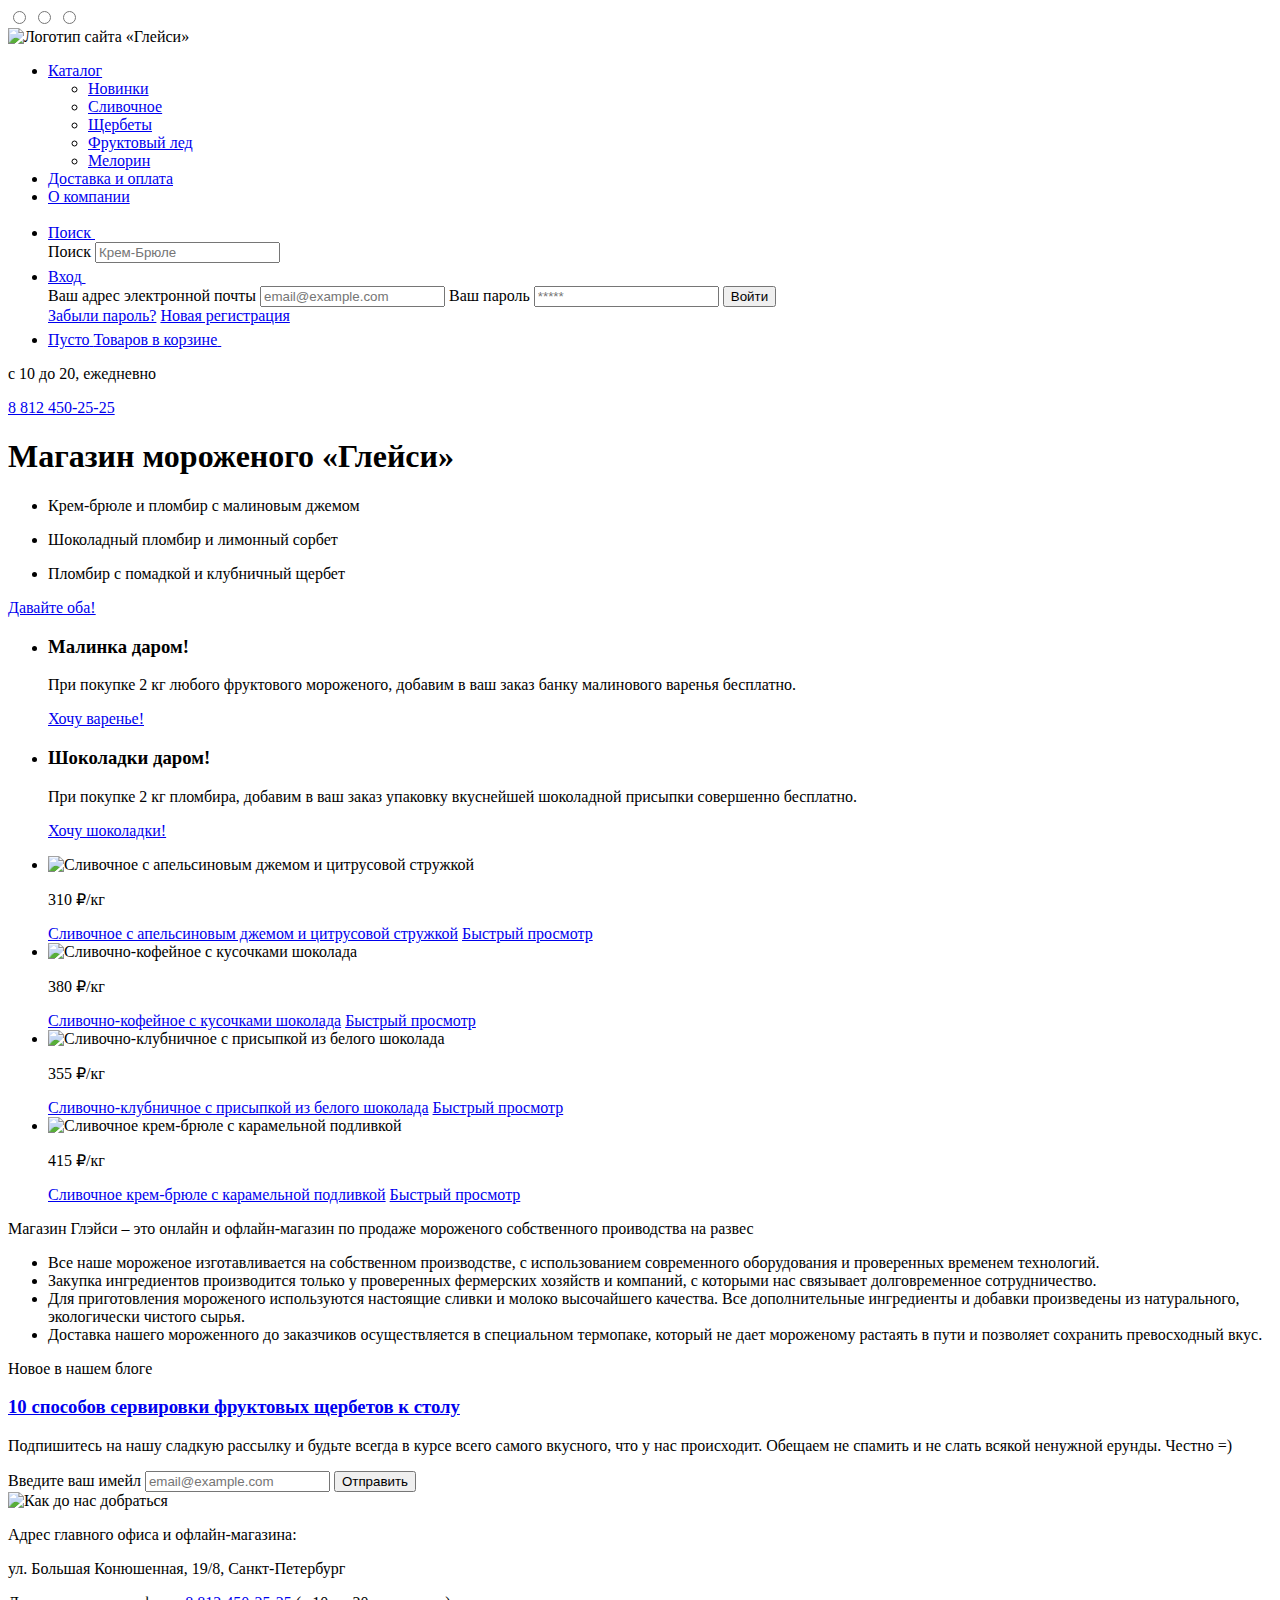
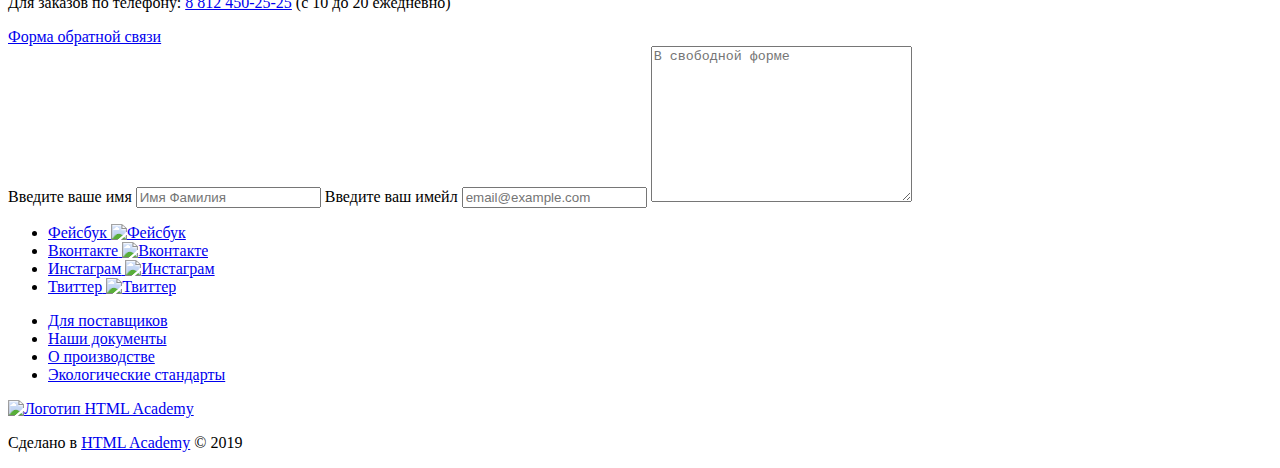
==== index.html @ 95f30417 "Добавляет разметку" ====
<!DOCTYPE html>
<html lang="ru">
<head>
    <meta charset="UTF-8">
    <meta name="viewport" content="width=device-width, initial-scale=1.0">
    <title>HTML Academy: Глейси</title>
    <link rel="stylesheet" href="css/style.css">
    <link rel="stylesheet" href="css/normalize.css">
</head>
<body>
  <div class="page-wrapper">
    <!-- Слайдер -->
    <input class="visually-hidden" type="radio" id="product-1" name="slider-toggle">
    <input class="visually-hidden" type="radio" id="product-2" name="slider-toggle">
    <input class="visually-hidden" type="radio" id="product-3" name="slider-toggle">

    <header class="main-header">
      <div>
        <img src="" alt="Логотип сайта «Глейси»">
      </div>
      <nav>

        <ul class="site-nav">
          <li>
            <a href="#">Каталог</a>
            <ul>
              <li><a href="#">Новинки</a></li>
              <li><a href="catalog.html">Сливочное</a></li>
              <li><a href="#">Щербеты</a></li>
              <li><a href="#">Фруктовый лед</a></li>
              <li><a href="#">Мелорин</a></li>
            </ul>
          </li>
          <li><a href="#">Доставка и оплата</a></li>
          <li><a href="#">О компании</a></li>
        </ul>

        <ul class="user-nav">

          <!-- Поиск -->
            <li class="search">
              <a href="#">
                <span class="visually-hidden">Поиск</span>
                <svg width="16" height="16" viewBox="0 0 16 16" fill="#fff" xmlns="http://www.w3.org/2000/svg">
                  <path d="M16 14.6652L11.0785 9.73294C11.9827 8.48188 12.3826 6.93501 12.1984 5.40134C12.0141 3.86767 11.2594 2.4601 10.0848 1.45982C8.91022 0.45954 7.40233 -0.0598191 5.86234 0.00548954C4.32234 0.0707982 2.86363 0.715967 1.77757 1.81212C0.691516 2.90827 0.0580813 4.3747 0.0038002 5.91849C-0.050481 7.46228 0.478388 8.96976 1.48476 10.1398C2.49113 11.3098 3.90092 12.0563 5.43251 12.2301C6.96409 12.4039 8.50472 11.9922 9.74663 11.0772L14.6586 16L16 14.6652ZM6.08152 10.3767C5.24079 10.3767 4.41895 10.1268 3.71991 9.65874C3.02087 9.19063 2.47604 8.5253 2.15431 7.74687C1.83258 6.96844 1.7484 6.11188 1.91241 5.28551C2.07643 4.45913 2.48128 3.70006 3.07576 3.10427C3.67024 2.50849 4.42766 2.10276 5.25223 1.93838C6.0768 1.77401 6.93149 1.85837 7.70822 2.1808C8.48495 2.50324 9.14883 3.04927 9.61591 3.74983C10.083 4.4504 10.3323 5.27404 10.3323 6.11661C10.3298 7.24568 9.88115 8.3278 9.08451 9.12618C8.28788 9.92456 7.20813 10.3742 6.08152 10.3767Z" fill="000"/>
                </svg>
              </a>
              <form class="search__form site-form visually-hidden" action="https://echo.htmlacademy.ru" method="POST">
                <label class="visually-hidden" for="search">Поиск</label>
                <input class="search__iput" type="search" name="search" placeholder="Крем-Брюле">
              </form>
            </li>

          <!-- Вход -->
          <li class="login">
            <a href="#">
              <span>Вход</span>
              <svg width="20" height="19" viewBox="0 0 20 19" fill="none" xmlns="http://www.w3.org/2000/svg">
                <path d="M6.04 14.88L12.96 9.5L6.04 4.13V7.04H0V11.96H6.04V14.88Z" fill="000"/>
                <path d="M18 0H5C4.46957 0 3.96086 0.210714 3.58579 0.585786C3.21071 0.960859 3 1.46957 3 2V4H5V2H18V17H5V15H3V17C3 17.5304 3.21071 18.0391 3.58579 18.4142C3.96086 18.7893 4.46957 19 5 19H18C18.5304 19 19.0391 18.7893 19.4142 18.4142C19.7893 18.0391 20 17.5304 20 17V2C20 1.46957 19.7893 0.960859 19.4142 0.585786C19.0391 0.210714 18.5304 0 18 0Z" fill="000"/>
              </svg>
            </a>
            <form class="login__form site-form visually-hidden" action="https://echo.htmlacademy.ru" method="POST">
              <label class="visually-hidden" for="email">Ваш адрес электронной почты</label>
              <input class="login__input" type="email" name="email" placeholder="email@example.com">
              <label class="visually-hidden" for="email">Ваш пароль</label>
              <input class="login__input" type="password" name="password" placeholder="*****">
              <button class="login__submit" type="submit">Войти</button>
              <div>
                <a href="#">Забыли пароль?</a>
                <a href="#">Новая регистрация</a>
              </div>
            </form>
          </li>

          <!-- Корзина -->
          <li>
            <a href="#">
              <span>Пусто</span>
              <span class="visually-hidden">Товаров в корзине</span>
              <svg width="21" height="20" viewBox="0 0 21 20" fill="none" xmlns="http://www.w3.org/2000/svg">
                <path d="M5.70345 2L5.46161 0H0V2H3.66795L5.17946 15H19.2869L21 2H5.70345ZM17.5034 13H6.97313L5.96545 4H18.6924L17.5034 13Z" fill="000"/>
                <path d="M7.03359 20C8.14664 20 9.04894 19.1046 9.04894 18C9.04894 16.8954 8.14664 16 7.03359 16C5.92054 16 5.01823 16.8954 5.01823 18C5.01823 19.1046 5.92054 20 7.03359 20Z" fill="000"/>
                <path d="M16.1027 20C17.2157 20 18.118 19.1046 18.118 18C18.118 16.8954 17.2157 16 16.1027 16C14.9896 16 14.0873 16.8954 14.0873 18C14.0873 19.1046 14.9896 20 16.1027 20Z" fill="000"/>
              </svg>
            </a>
          </li>
        </ul>
      </nav>
      <div class="main-header__contacts">
          <p>с 10 до 20, ежедневно</p>
          <a href="tel:8 812 450-25-25">8 812 450-25-25</a>
      </div>
      </header>
      
      <main>
        <h1 class="visually-hidden">Магазин мороженого «Глейси»</h1>
        <section class="ad-intro">
          <ul class="ad-intro__list">
            <li class="ad-intro__item">
              <p>Крем-брюле и пломбир с малиновым джемом</p>
            </li>
            <li class="visually-hidden">
              <p>Шоколадный пломбир и лимонный сорбет</p>
            </li>
            <li class="visually-hidden">
              <p>Пломбир с помадкой и клубничный щербет</p>
            </li>
          </ul>
          <a class="ad-intro__button" href="#">Давайте оба!</a>
        </section>

        <section class="promotions">
          <ul class="promotions__list">
            <li class="promotinos__item">
              <h3>Малинка даром!</h3>
              <p>При покупке 2 кг любого фруктового мороженого, добавим в ваш заказ банку малинового варенья бесплатно.</p>
              <a href="#">Хочу варенье!</a>
            </li>
            <li class="promotinos__item">
              <h3>Шоколадки даром!</h3>
              <p>При покупке 2 кг пломбира, добавим в ваш заказ упаковку вкуснейшей шоколадной присыпки совершенно бесплатно.</p>
              <a href="#">Хочу шоколадки!</a>
            </li>
          </ul>
        </section>

        <section class="hits">
          <ul>
            <li class="hits__item">
              <img src="" alt="Сливочное с апельсиновым джемом и цитрусовой стружкой">
              <p class="hits__price">310 ₽/кг</p>
              <a class="hits__description" href="#">Сливочное с апельсиновым джемом и цитрусовой стружкой</a>              
              <a href="#" class="hits__view">Быстрый просмотр</a>
            </li>
            <li class="hits__item">
              <img src="" alt="Сливочно-кофейное с кусочками шоколада">
              <p class="hits__price">380 ₽/кг</p>
              <a class="hits__description" href="#">Сливочно-кофейное с кусочками шоколада</a>             
              <a href="#" class="hits__view">Быстрый просмотр</a>
            </li>
            <li class="hits__item">
              <img src="" alt="Сливочно-клубничное с присыпкой из белого шоколада">
              <p class="hits__price">355 ₽/кг</p>
              <a class="hits__description" href="#">Сливочно-клубничное с присыпкой из белого шоколада</a>
              <a href="#" class="hits__view">Быстрый просмотр</a>
            </li>
            <li class="hits__item">
              <img src="" alt="Сливочное крем-брюле с карамельной подливкой ">
              <p class="hits__price">415 ₽/кг</p>
              <a class="hits__description" href="#">Сливочное крем-брюле с карамельной подливкой</a>
              <a href="#" class="hits__view">Быстрый просмотр</a>
            </li>
          </ul>
        </section>

        <section class="advantages">
          <p class="advantages__intro">Магазин Глэйси – это онлайн и офлайн-магазин по продаже мороженого собственного проиводства на развес</p>
          <ul class="advantages__list">
            <li class="advantages__item">Все наше мороженое изготавливается на собственном производстве, с использованием современного оборудования и проверенных временем технологий.</li>
            <li class="advantages__item">Закупка ингредиентов производится только у проверенных фермерских хозяйств и компаний, с которыми нас связывает долговременное сотрудничество.</li>
            <li class="advantages__item">Для приготовления мороженого используются настоящие сливки и молоко высочайшего качества. Все дополнительные ингредиенты и добавки произведены из натурального, экологически чистого сырья.</li>
            <li class="advantages__item">Доставка нашего мороженного до заказчиков осуществляется в специальном термопаке, который не дает мороженому растаять в пути и позволяет сохранить превосходный вкус.</li>
          </ul>
        </section>

        <article class="gllasy-blog">
          <p class="gllasy-blog__section">Новое в нашем блоге</p>
          <h3><a href="#" class="gllasy-blog__article-name">10 способов сервировки фруктовых щербетов к столу</a></h3>
        </article>

        <section class="subscription">
          <p class="subscription__description">Подпишитесь на нашу сладкую рассылку и будьте всегда в курсе всего самого вкусного, что у нас происходит. Обещаем не спамить и не слать всякой ненужной ерунды. Честно =)</p>
          <form class="subscription__form site-form" action="https://echo.htmlacademy.ru/" method="POST">
            <label class="visually-hidden" for="email">Введите ваш имейл</label>
            <input class="subscription__email" id="email" type="email" placeholder="email@example.com">
            <button class="subscription__submit" type="submit">Отправить</button>
          </form>
        </section>

        <section class="map">
          <img src="" alt="Как до нас добраться">
        </section>

        <section class="contacts">
          <p>Адрес главного офиса и офлайн-магазина:</p>
          <p>ул. Большая Конюшенная, 19/8, Санкт-Петербург</p>
          <p>Для заказов по телефону:
            <a href="tel:8 812 450-25-25">8 812 450-25-25</a>
            <span>(с 10 до 20 ежедневно)</span>
          </p>
          <a href="#">Форма обратной связи</a>
          
          <form class="contacts__form site-form visually-hidden" action="https://echo.htmlacademy.ru/" method="POST">
            <label class="visually-hidden" for="contacts-name">Введите ваше имя</label>
            <input class="contacts__input-name form__input" id="name" type="text" placeholder="Имя Фамилия">
            <label class="visually-hidden" for="contacts-email">Введите ваш имейл</label>
            <input class="contacts__input-email form__input" type="email" placeholder="email@example.com">
            <textarea name="feedback" id="feedback" cols="30" rows="10" placeholder="В свободной форме"></textarea>
          </form>
        </section>

      </main>

      <footer>

        <ul class="social__list">
          <li class="social__item">
            <a href="https://www.facebook.com/">
              <span class="visually-hidden">Фейсбук</span>
              <img src="" alt="Фейсбук">
            </a>
          </li>
          <li class="social__item">
            <a href="https://vk.com/">
              <span class="visually-hidden">Вконтакте</span>
              <img src="" alt="Вконтакте">
            </a>
          </li>
          <li class="social__item">
            <a href="https://www.instagram.com/">
              <span class="visually-hidden">Инстаграм</span>
              <img src="" alt="Инстаграм">
            </a>
          </li>
          <li class="social__item">
            <a href="https://twitter.com/">
              <span class="visually-hidden">Твиттер</span>
              <img src="" alt="Твиттер">
            </a>
          </li>
        </ul>

        <ul class="content-info__list">
          <li class="content-info__item content-info__item--important">
            <a href="#">Для поставщиков</a>
          </li>
          <li class="content-info__item">
            <a href="#">Наши документы</a>
          </li>
          <li class="content-info__item">
            <a href="#">О производстве</a>
          </li>
          <li class="content-info__item">
            <a href="#">Экологические стандарты</a>
          </li>
        </ul>

        <div>
          <a href="https://htmlacademy.ru/">
            <img src="" alt="Логотип HTML Academy">
          </a>
          <p>Сделано в <a href="https://htmlacademy.ru/">HTML Academy</a> © 2019</p>
        </div>

      </footer>
  </div>
</body>
</html>
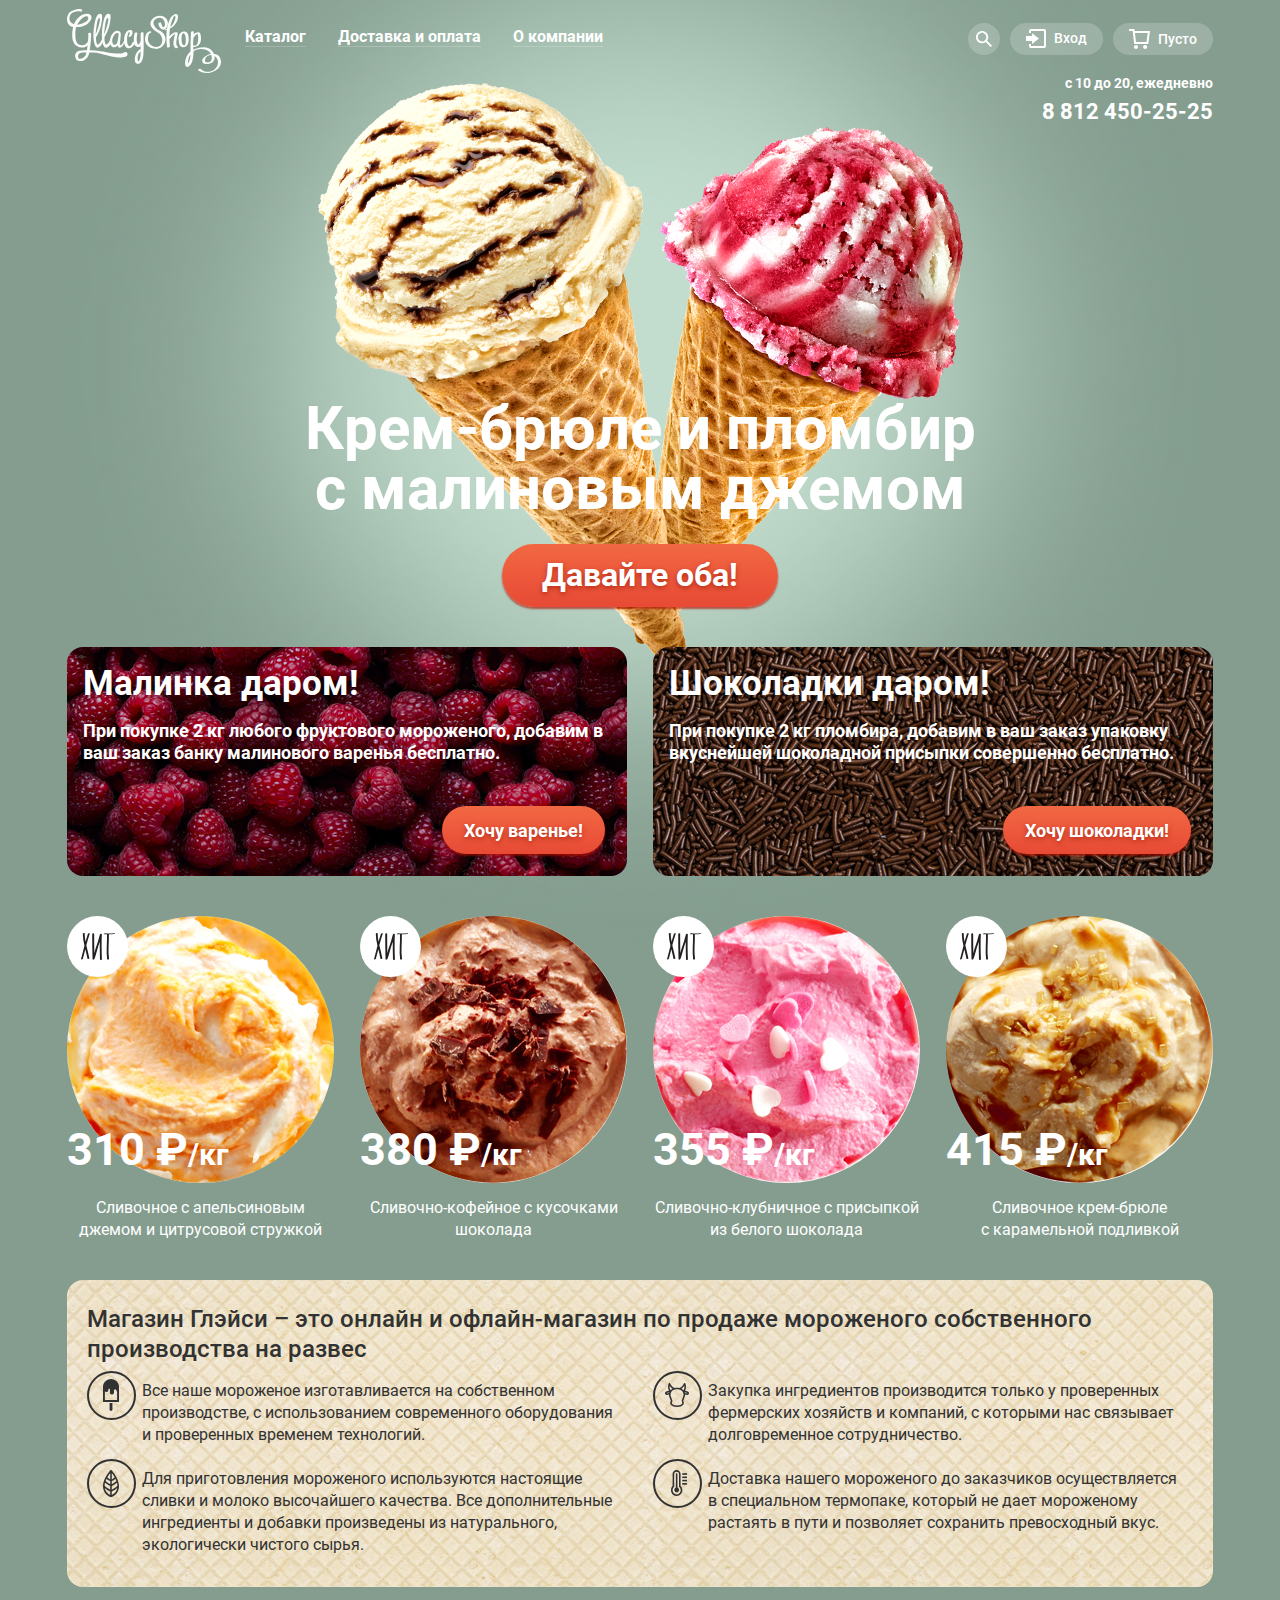
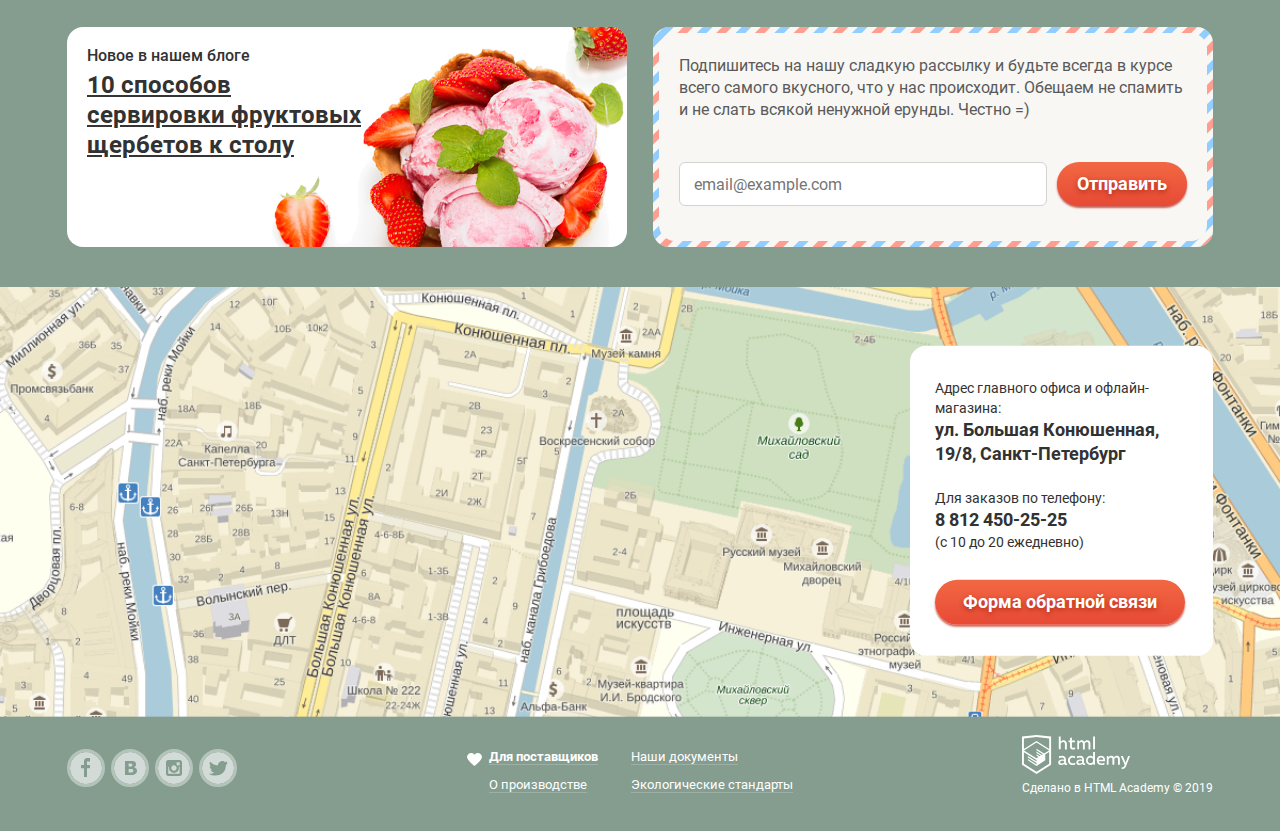
==== commit 98312b98: "Завершает стилизацию index" ====
--- a/index.html
+++ b/index.html
@@ -1,5 +1,5 @@
 <!DOCTYPE html>
-<html lang="ru">
+<html class="page" lang="ru">
 <head>
     <meta charset="UTF-8">
     <meta name="viewport" content="width=device-width, initial-scale=1.0">
@@ -7,39 +7,38 @@
     <link rel="stylesheet" href="css/style.css">
     <link rel="stylesheet" href="css/normalize.css">
 </head>
-<body>
-  <div class="page-wrapper">
+<body class="page-body">
+  <div class="page-wrapper page-advantages">
     <!-- Слайдер -->
     <input class="visually-hidden" type="radio" id="product-1" name="slider-toggle">
     <input class="visually-hidden" type="radio" id="product-2" name="slider-toggle">
     <input class="visually-hidden" type="radio" id="product-3" name="slider-toggle">
 
-    <header class="main-header">
-      <div>
-        <img src="" alt="Логотип сайта «Глейси»">
-      </div>
-      <nav>
-
-        <ul class="site-nav">
-          <li>
-            <a href="#">Каталог</a>
-            <ul>
-              <li><a href="#">Новинки</a></li>
-              <li><a href="catalog.html">Сливочное</a></li>
-              <li><a href="#">Щербеты</a></li>
-              <li><a href="#">Фруктовый лед</a></li>
-              <li><a href="#">Мелорин</a></li>
-            </ul>
-          </li>
-          <li><a href="#">Доставка и оплата</a></li>
-          <li><a href="#">О компании</a></li>
-        </ul>
-
-        <ul class="user-nav">
+    <div class="container">
+      <header class="main-header">
+        <nav class="navigation">
+
+          <a class="main-header__logo"><img src="img/logo.svg" alt="Логотип сайта «Глейси»"></a>
+          <ul class="site-nav">
+            <li class="site-nav_item">
+              <a class="site-nav__link" href="catalog.html"><span>Каталог</span></a>
+              <ul>
+                <li><a href="#">Новинки</a></li>
+                <li><a href="catalog.html">Сливочное</a></li>
+                <li><a href="#">Щербеты</a></li>
+                <li><a href="#">Фруктовый лед</a></li>
+                <li><a href="#">Мелорин</a></li>
+              </ul>
+            </li>
+            <li class="site-nav__item"><a class="site-nav__link" href="#"><span>Доставка и оплата</span></a></li>
+            <li class="site-nav__item"><a class="site-nav__link" href="#"><span>О компании</span></a></li>
+          </ul>
+
+          <ul class="user-nav">
 
           <!-- Поиск -->
-            <li class="search">
-              <a href="#">
+            <li class="user-nav__item search">
+              <a class="user-nav__link" href="#">
                 <span class="visually-hidden">Поиск</span>
                 <svg width="16" height="16" viewBox="0 0 16 16" fill="#fff" xmlns="http://www.w3.org/2000/svg">
                   <path d="M16 14.6652L11.0785 9.73294C11.9827 8.48188 12.3826 6.93501 12.1984 5.40134C12.0141 3.86767 11.2594 2.4601 10.0848 1.45982C8.91022 0.45954 7.40233 -0.0598191 5.86234 0.00548954C4.32234 0.0707982 2.86363 0.715967 1.77757 1.81212C0.691516 2.90827 0.0580813 4.3747 0.0038002 5.91849C-0.050481 7.46228 0.478388 8.96976 1.48476 10.1398C2.49113 11.3098 3.90092 12.0563 5.43251 12.2301C6.96409 12.4039 8.50472 11.9922 9.74663 11.0772L14.6586 16L16 14.6652ZM6.08152 10.3767C5.24079 10.3767 4.41895 10.1268 3.71991 9.65874C3.02087 9.19063 2.47604 8.5253 2.15431 7.74687C1.83258 6.96844 1.7484 6.11188 1.91241 5.28551C2.07643 4.45913 2.48128 3.70006 3.07576 3.10427C3.67024 2.50849 4.42766 2.10276 5.25223 1.93838C6.0768 1.77401 6.93149 1.85837 7.70822 2.1808C8.48495 2.50324 9.14883 3.04927 9.61591 3.74983C10.083 4.4504 10.3323 5.27404 10.3323 6.11661C10.3298 7.24568 9.88115 8.3278 9.08451 9.12618C8.28788 9.92456 7.20813 10.3742 6.08152 10.3767Z" fill="000"/>
@@ -52,13 +51,13 @@
             </li>
 
           <!-- Вход -->
-          <li class="login">
-            <a href="#">
-              <span>Вход</span>
+          <li class="user-nav__item login">
+            <a class="user-nav__link" href="#">
               <svg width="20" height="19" viewBox="0 0 20 19" fill="none" xmlns="http://www.w3.org/2000/svg">
-                <path d="M6.04 14.88L12.96 9.5L6.04 4.13V7.04H0V11.96H6.04V14.88Z" fill="000"/>
-                <path d="M18 0H5C4.46957 0 3.96086 0.210714 3.58579 0.585786C3.21071 0.960859 3 1.46957 3 2V4H5V2H18V17H5V15H3V17C3 17.5304 3.21071 18.0391 3.58579 18.4142C3.96086 18.7893 4.46957 19 5 19H18C18.5304 19 19.0391 18.7893 19.4142 18.4142C19.7893 18.0391 20 17.5304 20 17V2C20 1.46957 19.7893 0.960859 19.4142 0.585786C19.0391 0.210714 18.5304 0 18 0Z" fill="000"/>
-              </svg>
+                <path d="M6.04 14.88L12.96 9.5L6.04 4.13V7.04H0V11.96H6.04V14.88Z" fill="#ffffff"/>
+                <path d="M18 0H5C4.46957 0 3.96086 0.210714 3.58579 0.585786C3.21071 0.960859 3 1.46957 3 2V4H5V2H18V17H5V15H3V17C3 17.5304 3.21071 18.0391 3.58579 18.4142C3.96086 18.7893 4.46957 19 5 19H18C18.5304 19 19.0391 18.7893 19.4142 18.4142C19.7893 18.0391 20 17.5304 20 17V2C20 1.46957 19.7893 0.960859 19.4142 0.585786C19.0391 0.210714 18.5304 0 18 0Z" fill="#ffffff"/>
+              </svg>     
+              <span>Вход</span>           
             </a>
             <form class="login__form site-form visually-hidden" action="https://echo.htmlacademy.ru" method="POST">
               <label class="visually-hidden" for="email">Ваш адрес электронной почты</label>
@@ -74,186 +73,203 @@
           </li>
 
           <!-- Корзина -->
-          <li>
-            <a href="#">
+          <li class="user-nav__item cart">
+            <a class="user-nav__link" href="#">
+              <svg width="21" height="20" viewBox="0 0 21 20" fill="none" xmlns="http://www.w3.org/2000/svg">
+                <path d="M7.03359 20C8.14664 20 9.04894 19.1046 9.04894 18C9.04894 16.8954 8.14664 16 7.03359 16C5.92054 16 5.01823 16.8954 5.01823 18C5.01823 19.1046 5.92054 20 7.03359 20Z" fill="#ffffff"/>
+                <path d="M16.1027 20C17.2157 20 18.118 19.1046 18.118 18C18.118 16.8954 17.2157 16 16.1027 16C14.9896 16 14.0873 16.8954 14.0873 18C14.0873 19.1046 14.9896 20 16.1027 20Z" fill="#ffffff"/>
+                <path d="M5.70345 2L5.46161 0H0V2H3.66795L5.17946 15H19.2869L21 2H5.70345ZM17.5034 13H6.97313L5.96545 4H18.6924L17.5034 13Z" fill="#ffffff"/>
+                <path class="empty-cart" d="M5.93506 4.03003L6.97297 13H17.5032L18.6923 4.03003H5.93506Z"/>
+              </svg>
               <span>Пусто</span>
               <span class="visually-hidden">Товаров в корзине</span>
-              <svg width="21" height="20" viewBox="0 0 21 20" fill="none" xmlns="http://www.w3.org/2000/svg">
-                <path d="M5.70345 2L5.46161 0H0V2H3.66795L5.17946 15H19.2869L21 2H5.70345ZM17.5034 13H6.97313L5.96545 4H18.6924L17.5034 13Z" fill="000"/>
-                <path d="M7.03359 20C8.14664 20 9.04894 19.1046 9.04894 18C9.04894 16.8954 8.14664 16 7.03359 16C5.92054 16 5.01823 16.8954 5.01823 18C5.01823 19.1046 5.92054 20 7.03359 20Z" fill="000"/>
-                <path d="M16.1027 20C17.2157 20 18.118 19.1046 18.118 18C18.118 16.8954 17.2157 16 16.1027 16C14.9896 16 14.0873 16.8954 14.0873 18C14.0873 19.1046 14.9896 20 16.1027 20Z" fill="000"/>
-              </svg>
             </a>
           </li>
         </ul>
       </nav>
       <div class="main-header__contacts">
-          <p>с 10 до 20, ежедневно</p>
-          <a href="tel:8 812 450-25-25">8 812 450-25-25</a>
+        <p class="main-header__opening-hours">с 10 до 20, ежедневно</p>
+        <a class="main-header__phone" href="tel:8 812 450-25-25">8 812 450-25-25</a>
       </div>
       </header>
-      
-      <main>
+    </div>
+    
+    <main class="site-main">
+      <div class="container">
         <h1 class="visually-hidden">Магазин мороженого «Глейси»</h1>
         <section class="ad-intro">
+          <h2 class="visually-hidden">Попробуйте сразу два</h2>
           <ul class="ad-intro__list">
             <li class="ad-intro__item">
-              <p>Крем-брюле и пломбир с малиновым джемом</p>
+              <p class="ad-intro__name">Крем-брюле и пломбир с малиновым джемом</p>
             </li>
             <li class="visually-hidden">
-              <p>Шоколадный пломбир и лимонный сорбет</p>
+              <p class="ad-intro__name">Шоколадный пломбир и лимонный сорбет</p>
             </li>
             <li class="visually-hidden">
-              <p>Пломбир с помадкой и клубничный щербет</p>
-            </li>
-          </ul>
-          <a class="ad-intro__button" href="#">Давайте оба!</a>
+              <p class="ad-intro__name">Пломбир с помадкой и клубничный щербет</p>
+            </li>
+          </ul>
+          <a class="ad-intro__button site-button" href="#">Давайте оба!</a>
         </section>
 
         <section class="promotions">
+          <h2 class="visually-hidden">Акции</h2>
           <ul class="promotions__list">
-            <li class="promotinos__item">
+            <li class="promotinos__item promotinos__item--raspberry">
               <h3>Малинка даром!</h3>
               <p>При покупке 2 кг любого фруктового мороженого, добавим в ваш заказ банку малинового варенья бесплатно.</p>
-              <a href="#">Хочу варенье!</a>
-            </li>
-            <li class="promotinos__item">
+              <a class="promotinos__button site-button" href="#">Хочу варенье!</a>
+            </li>
+            <li class="promotinos__item promotinos__item--chocolate">
               <h3>Шоколадки даром!</h3>
               <p>При покупке 2 кг пломбира, добавим в ваш заказ упаковку вкуснейшей шоколадной присыпки совершенно бесплатно.</p>
-              <a href="#">Хочу шоколадки!</a>
-            </li>
-          </ul>
-        </section>
-
-        <section class="hits">
-          <ul>
-            <li class="hits__item">
-              <img src="" alt="Сливочное с апельсиновым джемом и цитрусовой стружкой">
-              <p class="hits__price">310 ₽/кг</p>
-              <a class="hits__description" href="#">Сливочное с апельсиновым джемом и цитрусовой стружкой</a>              
-              <a href="#" class="hits__view">Быстрый просмотр</a>
-            </li>
-            <li class="hits__item">
-              <img src="" alt="Сливочно-кофейное с кусочками шоколада">
-              <p class="hits__price">380 ₽/кг</p>
-              <a class="hits__description" href="#">Сливочно-кофейное с кусочками шоколада</a>             
-              <a href="#" class="hits__view">Быстрый просмотр</a>
-            </li>
-            <li class="hits__item">
-              <img src="" alt="Сливочно-клубничное с присыпкой из белого шоколада">
-              <p class="hits__price">355 ₽/кг</p>
-              <a class="hits__description" href="#">Сливочно-клубничное с присыпкой из белого шоколада</a>
-              <a href="#" class="hits__view">Быстрый просмотр</a>
-            </li>
-            <li class="hits__item">
-              <img src="" alt="Сливочное крем-брюле с карамельной подливкой ">
-              <p class="hits__price">415 ₽/кг</p>
-              <a class="hits__description" href="#">Сливочное крем-брюле с карамельной подливкой</a>
-              <a href="#" class="hits__view">Быстрый просмотр</a>
+              <a class="promotinos__button site-button" href="#">Хочу шоколадки!</a>
+            </li>
+          </ul>
+        </section>
+
+        <section class="products hits">
+          <h2 class="visually-hidden">Наши хиты</h2>
+          <ul class="products__list hits__list">
+            <li class="products__item hits__item">
+              <img  class="products__image" src="img/ic-orange.jpg" alt="Сливочное с апельсиновым джемом и цитрусовой стружкой">
+              <p class="products__price">310 ₽<span>/кг</span></p>
+              <a class="products__description" href="#">Сливочное с апельсиновым джемом и цитрусовой стружкой</a>              
+              <a href="#" class="products__view">Быстрый просмотр</a>
+            </li>
+            <li class="products__item hits__item">
+              <img  class="products__image" src="img/ic-coffe.jpg" alt="Сливочно-кофейное с кусочками шоколада">
+              <p class="products__price">380 ₽<span>/кг</span></p>
+              <a class="products__description" href="#">Сливочно-кофейное с кусочками шоколада</a>             
+              <a href="#" class="products__view">Быстрый просмотр</a>
+            </li>
+            <li class="products__item hits__item">
+              <img  class="products__image" src="img/ic-strawberry.jpg" alt="Сливочно-клубничное с присыпкой из белого шоколада">
+              <p class="products__price">355 ₽<span>/кг</span></p>
+              <a class="products__description" href="#">Сливочно-клубничное с присыпкой из белого шоколада</a>
+              <a href="#" class="products__view">Быстрый просмотр</a>
+            </li>
+            <li class="products__item hits__item">
+              <img  class="products__image" src="img/ic-creme-brulee.jpg" alt="Сливочное крем-брюле с карамельной подливкой ">
+              <p class="products__price">415 ₽<span>/кг</span></p>
+              <a class="products__description" href="#">Сливочное крем-брюле с карамельной подливкой</a>
+              <a href="#" class="products__view">Быстрый просмотр</a>
             </li>
           </ul>
         </section>
 
         <section class="advantages">
-          <p class="advantages__intro">Магазин Глэйси – это онлайн и офлайн-магазин по продаже мороженого собственного проиводства на развес</p>
+          <h2 class="visually-hidden">О нашем магазине</h2>
+          <p class="advantages__intro">Магазин Глэйси – это онлайн и офлайн-магазин по продаже мороженого собственного производства на развес</p>
           <ul class="advantages__list">
-            <li class="advantages__item">Все наше мороженое изготавливается на собственном производстве, с использованием современного оборудования и проверенных временем технологий.</li>
-            <li class="advantages__item">Закупка ингредиентов производится только у проверенных фермерских хозяйств и компаний, с которыми нас связывает долговременное сотрудничество.</li>
-            <li class="advantages__item">Для приготовления мороженого используются настоящие сливки и молоко высочайшего качества. Все дополнительные ингредиенты и добавки произведены из натурального, экологически чистого сырья.</li>
-            <li class="advantages__item">Доставка нашего мороженного до заказчиков осуществляется в специальном термопаке, который не дает мороженому растаять в пути и позволяет сохранить превосходный вкус.</li>
-          </ul>
-        </section>
-
-        <article class="gllasy-blog">
-          <p class="gllasy-blog__section">Новое в нашем блоге</p>
-          <h3><a href="#" class="gllasy-blog__article-name">10 способов сервировки фруктовых щербетов к столу</a></h3>
-        </article>
-
-        <section class="subscription">
-          <p class="subscription__description">Подпишитесь на нашу сладкую рассылку и будьте всегда в курсе всего самого вкусного, что у нас происходит. Обещаем не спамить и не слать всякой ненужной ерунды. Честно =)</p>
-          <form class="subscription__form site-form" action="https://echo.htmlacademy.ru/" method="POST">
-            <label class="visually-hidden" for="email">Введите ваш имейл</label>
-            <input class="subscription__email" id="email" type="email" placeholder="email@example.com">
-            <button class="subscription__submit" type="submit">Отправить</button>
-          </form>
-        </section>
-
-        <section class="map">
-          <img src="" alt="Как до нас добраться">
-        </section>
-
-        <section class="contacts">
-          <p>Адрес главного офиса и офлайн-магазина:</p>
-          <p>ул. Большая Конюшенная, 19/8, Санкт-Петербург</p>
-          <p>Для заказов по телефону:
-            <a href="tel:8 812 450-25-25">8 812 450-25-25</a>
-            <span>(с 10 до 20 ежедневно)</span>
-          </p>
-          <a href="#">Форма обратной связи</a>
-          
-          <form class="contacts__form site-form visually-hidden" action="https://echo.htmlacademy.ru/" method="POST">
+            <li class="advantages__item advantages__item-icon advantages__item-icon--ice-cream">Все наше мороженое изготавливается на собственном производстве, с использованием современного оборудования и проверенных временем технологий.</li>
+            <li class="advantages__item advantages__item-icon advantages__item-icon--cow">Закупка ингредиентов производится только у проверенных фермерских хозяйств и компаний, с которыми нас связывает долговременное сотрудничество.</li>
+            <li class="advantages__item advantages__item-icon advantages__item-icon--leaf">Для приготовления мороженого используются настоящие сливки и молоко высочайшего качества. Все дополнительные ингредиенты и добавки произведены из натурального, экологически чистого сырья.</li>
+            <li class="advantages__item advantages__item-icon advantages__item-icon--thermo">Доставка нашего мороженого до заказчиков осуществляется в специальном термопаке, который не дает мороженому растаять в пути и позволяет сохранить превосходный вкус.</li>
+          </ul>
+        </section>
+        
+        <div class="more">
+          <article class="gllasy-blog more__item">
+            <h2 class="gllasy-blog__section">Новое в нашем блоге</h2>
+            <h3 class="gllasy-blog__article-name"><a href="#">10 способов сервировки фруктовых щербетов к столу</a></h3>
+          </article>
+
+          <section class="subscription more__item">
+            <div class="subscription__container">
+              <h2 class="visually-hidden">Оформить подписку</h2>
+              <p class="subscription__description">Подпишитесь на нашу сладкую рассылку и будьте всегда в курсе всего самого вкусного, что у нас происходит. Обещаем не спамить и не слать всякой ненужной ерунды. Честно =)</p>
+              <form class="subscription__form site-form" action="https://echo.htmlacademy.ru/" method="POST">
+                <label class="visually-hidden" for="email">Введите ваш имейл</label>
+                <input class="subscription__email site-input" id="email" type="email" placeholder="email@example.com">
+                <button class="subscription__submit site-button" type="submit">Отправить</button>
+              </form>
+            </div>
+          </section>
+        </div>
+      </div>
+
+      <section class="map">
+        <h2 class="visually-hidden">Как до нас добраться</h2>
+        <div class="container">
+          <section class="contacts">
+            <h2 class="visually-hidden">Форма обратной связи</h2>
+            <p class="contacts__item contacts__address"><span>Адрес главного офиса и офлайн-магазина:</span>
+              <a href="#">ул. Большая Конюшенная, 19/8, Санкт-Петербург</a>
+            </p>
+            <p class="contacts__item contacts__phone">Для заказов по телефону:
+              <a href="tel:8 812 450-25-25">8 812 450-25-25</a>
+              (с 10 до 20 ежедневно)</p>
+            <a href="#" class="site-button contacts__button">Форма обратной связи</a>
+          </section>      
+        </div>
+      </section>
+    </main>
+
+    <div class="container">  
+      <footer class="site-footer">
+
+        <ul class="social__list">
+          <li class="social__item">
+            <a href="https://www.facebook.com/">
+              <span class="visually-hidden">Фейсбук</span>
+              <img class="social__img" src="img/fb-icon.svg" alt="Фейсбук">
+            </a>
+          </li>
+          <li class="social__item">
+            <a href="https://vk.com/">
+              <span class="visually-hidden">Вконтакте</span>
+              <img class="social__img" src="img/vk-icon.svg" alt="Вконтакте">
+            </a>
+          </li>
+          <li class="social__item">
+            <a href="https://www.instagram.com/">
+              <span class="visually-hidden">Инстаграм</span>
+              <img class="social__img" src="img/insta-icon.svg" alt="Инстаграм">
+            </a>
+          </li>
+          <li class="social__item">
+            <a href="https://twitter.com/">
+              <span class="visually-hidden">Твиттер</span>
+              <img class="social__img" src="img/tw-icon.svg" alt="Твиттер">
+            </a>
+          </li>
+        </ul>
+
+        <ul class="content-info__list">
+          <li class="content-info__item content-info__item--favorite">
+            <a href="#" class="">Для поставщиков</a>
+          </li>
+          <li class="content-info__item">
+            <a href="#">Наши документы</a>
+          </li>
+          <li class="content-info__item">
+            <a href="#">О производстве</a>
+          </li>
+          <li class="content-info__item">
+            <a href="#">Экологические стандарты</a>
+          </li>
+        </ul>
+
+        <div class="developed">
+          <a href="https://htmlacademy.ru/">
+            <img src="img/academy-logo.svg" alt="Логотип HTML Academy">
+          </a>
+          <p class="developed__company">Сделано в <a href="https://htmlacademy.ru/">HTML Academy</a> © 2019</p>
+        </div>
+
+      </footer>
+      <section class="feedback">
+          <form class="feedback__form site-form" action="https://echo.htmlacademy.ru/" method="POST">
             <label class="visually-hidden" for="contacts-name">Введите ваше имя</label>
             <input class="contacts__input-name form__input" id="name" type="text" placeholder="Имя Фамилия">
             <label class="visually-hidden" for="contacts-email">Введите ваш имейл</label>
             <input class="contacts__input-email form__input" type="email" placeholder="email@example.com">
             <textarea name="feedback" id="feedback" cols="30" rows="10" placeholder="В свободной форме"></textarea>
           </form>
-        </section>
-
-      </main>
-
-      <footer>
-
-        <ul class="social__list">
-          <li class="social__item">
-            <a href="https://www.facebook.com/">
-              <span class="visually-hidden">Фейсбук</span>
-              <img src="" alt="Фейсбук">
-            </a>
-          </li>
-          <li class="social__item">
-            <a href="https://vk.com/">
-              <span class="visually-hidden">Вконтакте</span>
-              <img src="" alt="Вконтакте">
-            </a>
-          </li>
-          <li class="social__item">
-            <a href="https://www.instagram.com/">
-              <span class="visually-hidden">Инстаграм</span>
-              <img src="" alt="Инстаграм">
-            </a>
-          </li>
-          <li class="social__item">
-            <a href="https://twitter.com/">
-              <span class="visually-hidden">Твиттер</span>
-              <img src="" alt="Твиттер">
-            </a>
-          </li>
-        </ul>
-
-        <ul class="content-info__list">
-          <li class="content-info__item content-info__item--important">
-            <a href="#">Для поставщиков</a>
-          </li>
-          <li class="content-info__item">
-            <a href="#">Наши документы</a>
-          </li>
-          <li class="content-info__item">
-            <a href="#">О производстве</a>
-          </li>
-          <li class="content-info__item">
-            <a href="#">Экологические стандарты</a>
-          </li>
-        </ul>
-
-        <div>
-          <a href="https://htmlacademy.ru/">
-            <img src="" alt="Логотип HTML Academy">
-          </a>
-          <p>Сделано в <a href="https://htmlacademy.ru/">HTML Academy</a> © 2019</p>
-        </div>
-
-      </footer>
+      </section>
+    </div>
   </div>
 </body>
 </html>--- a/css/style.css
+++ b/css/style.css
@@ -0,0 +1,687 @@
+@font-face {
+  font-family: "Roboto";
+  font-weight: 400;
+  font-style: normal;
+  font-display: swap;
+  src: url("../fonts/Roboto-Regular.woff2") format("woff2"),
+    url("../fonts/Roboto-Regular.woff") format("woff");
+}
+
+@font-face {
+  font-family: "Roboto";
+  font-weight: 500;
+  font-style: normal;
+  font-display: swap;
+  src: url("../fonts/Roboto-Medium.woff2") format("woff2"),
+    url("../fonts/Roboto-Medium.woff") format("woff");
+}
+
+@font-face {
+  font-family: "Roboto";
+  font-weight: 700;
+  font-style: normal;
+  font-display: swap;
+  src: url("../fonts/Roboto-Bold.woff2") format("woff2"),
+    url("../fonts/Roboto-Bold.woff") format("woff");
+}
+
+:root {
+  --basic-white: #ffffff;
+  --basic-black: #323232;
+  --basic-brown-red: #D07058;
+  --transparent-white: rgba(255, 255, 255, 0.2);
+  --transparent-black: rgba(0, 0, 0, 0.07);
+  --basic-img-bg: #210a52;
+  --waffle: #f7eac3;
+  --basic-grey: #5A5A5A;
+  --smoke: #353535;
+  --basic-beige: #F8F7F4;
+  --input-border: #D3D3D2;
+  --gradient: linear-gradient(180deg, #F26843 0%, #E74A35 100%);
+
+}
+
+.page {
+  height: 100%;
+}
+
+.page-body {
+  font-family: "Roboto", "Arial", sans-serif;
+  color: var(--basic-white);
+  min-height: 100%;
+  display: grid;
+  grid-template-rows: min-content 1fr min-content;
+}
+
+*, *::before, *::after { 
+  box-sizing: border-box; 
+}
+
+a {
+  text-decoration: none;
+  color: var(--basic-white);
+}
+
+img {
+  max-width: 100%;
+  height: auto;
+}
+
+.visually-hidden {
+  position: absolute;
+  clip: rect(0 0 0 0);
+  width: 1px;
+  height: 1px;
+  margin: -1px;
+}
+
+.page-wrapper {
+  background-color: #849D8F;
+}
+
+.page-advantages {
+  background-image: url("../img/ad-raspberry.png");
+  background-repeat: no-repeat;
+  background-position: center 0;
+}
+
+.container {
+  width: 1200px;
+  padding: 0 27px;
+  margin: 0 auto;
+  position: relative;
+}
+
+.main-header {
+  display: flex;
+  flex-direction: column;
+  padding-top: 9px;
+}
+
+.main-header__logo {
+  line-height: 0;
+}
+
+.navigation {
+  display: flex;
+  align-items: center;
+  margin-bottom: 2px;
+}
+
+.site-nav {
+  list-style: none;
+  margin: 0;
+  padding: 0 10px;
+  font-weight: 700;
+  display: flex;
+  flex-wrap: wrap;
+  width: 600px;
+}
+
+.site-nav_item {
+  margin-bottom: 7px;
+}
+
+.site-nav__link {
+  padding: 0 14px;
+  padding-top: 9px;
+  padding-bottom: 11px;
+  margin-right: 4px;
+}
+
+.site-nav__link span {
+  border-bottom: 1px solid var(--transparent-white);
+}
+
+.site-nav__link:hover {
+  background-color: var(--basic-white);
+  color: var(--basic-black);
+  border-radius: 26px;
+}
+
+.site-nav ul {
+  list-style: none;
+  display: none;
+}
+
+.user-nav {
+  list-style: none;
+  margin: 0;
+  padding: 0;
+  display: flex;
+  align-items: center;
+  margin-left: auto; 
+  margin-bottom: 4px; 
+  font-weight: 500;
+}
+
+.user-nav__link {
+  display: flex;
+  align-items: center;
+  padding: 0 16px;
+  color: var(--basic-white);
+  font-size: 14px;
+  background: var(--transparent-white);
+  margin-left: 10px;
+  border-radius: 20px;
+}
+
+.cart a {
+  padding-top: 6px;
+  padding-bottom: 6px;
+}
+
+.login a {
+  padding-top: 6px;
+  padding-bottom: 7px;
+}
+
+.search a {
+  padding: 8px;
+}
+
+.cart a {
+  display: flex;
+  align-items: center;
+  padding: 0 16px;
+  padding-top: 6px;
+  padding-bottom: 6px;
+}
+
+.cart__list {
+  display: none;
+}
+
+.user-nav__item span {
+  margin-left: 8px;
+}
+
+.user-nav__link:hover {
+  background-color: var(--basic-white);
+  color: var(--basic-black);
+}
+
+.user-nav__link:hover .empty-cart {
+  fill: none;
+}
+
+.user-nav__link:hover path {
+  fill: #323232;
+}
+
+.main-header__phone {
+  font-size: 22px;
+  line-height: 24px;
+}
+
+.main-header__opening-hours {
+  font-size: 14px;
+  margin: 0;
+  margin-bottom: 9px;
+}
+
+.main-header__contacts {
+  font-weight: 700;
+  margin-left: auto;
+  text-align: right;
+}
+
+.ad-intro {
+  display: flex;
+  flex-direction: column;
+  align-items: center;
+  padding-top: 275px;
+  margin-bottom: 40px;
+}
+
+.ad-intro__list {
+  list-style: none;
+  margin: 0;
+  padding: 0;
+  margin-bottom: 25px;
+}
+
+.ad-intro__item {
+  font-weight: 700;
+  font-size: 60px;
+  width: 700px;
+}
+
+.ad-intro__name {
+  text-align: center;
+  margin: 0;
+  line-height: 60px;
+}
+
+.ad-intro__button {
+  font-size: 32px;
+  line-height: 44px;
+  padding: 40px;
+  padding-top: 9px;
+  padding-bottom: 10px;
+}
+
+.site-button {
+  font-weight: 700;
+  color: var(--basic-white);
+  background-image: var(--gradient);
+  box-shadow: 0px 2px 2px rgba(172, 16, 0, 0.64);
+  text-shadow: 0px 2px 5px rgba(160, 32, 11, 0.76);
+  border-radius: 70px;
+  border: none;
+}
+
+.site-button:hover {
+  background: linear-gradient(0deg, var(--transparent-white), var(--transparent-white)), var(--gradient);
+  box-shadow: 0px 2px 2px #AC1000;
+}
+
+.site-button:focus {
+  background: linear-gradient(0deg, var(--transparent-black), var(--transparent-black)), var(--gradient);
+  box-shadow: inset 0px 2px 2px #942718;
+}
+
+.site-input {
+  border: 1px solid var(--input-border);
+  border-radius: 6px;
+}
+
+.promotions {
+  margin-bottom: 40px;
+}
+
+.promotions__list {
+  margin: 0;
+  padding: 0;
+  list-style: none;
+  display: grid;
+  grid-template-columns: 1fr 1fr;
+  column-gap: 26px;
+}
+
+.promotinos__item {
+  box-sizing: border-box;
+  display: flex;
+  flex-direction: column;
+  width: 560px;
+  padding: 16px 22px 22px 16px;
+  border-radius: 16px;
+  background-color: var(--basic-img-bg);
+}
+
+.promotinos__item--raspberry {
+  background-image: url("../img/raspberry.png");
+}
+
+.promotinos__item--chocolate {
+  background-image: url("../img/chocolate.png");
+}
+
+.promotinos__item h3 {
+  font-size: 35px;
+  line-height: 41px;
+  margin: 0;
+  margin-bottom: 16px;
+}
+
+.promotinos__item p {
+  font-size: 18px;
+  line-height: 22px;
+  font-weight: 700;
+  margin: 0;
+  margin-bottom: 42px;
+}
+
+.promotinos__button {
+  font-size: 18px;
+  line-height: 20px;
+  padding: 22px;
+  padding-top: 15px;
+  padding-bottom: 13px;
+  margin-left: auto;
+  justify-self: end;
+}
+
+.products {
+  margin-bottom: 39px;
+}
+
+.products__list {
+  list-style: none;
+  margin: 0;
+  padding: 0;
+  display: grid;
+  grid-template-columns: 1fr 1fr 1fr 1fr;
+  column-gap: 26px;
+}
+
+.products__item {
+  position: relative;
+  display: flex;
+  flex-direction: column;
+  align-items: center;
+}
+
+.products__image {
+  border-radius: 50%;
+  margin-bottom: 14px;
+}
+
+.products__price {
+  position: absolute;
+  font-size: 45px;
+  font-weight: 700;
+  margin: 0;
+  top: 64%;
+  left: 0;
+}
+
+.products__price span {
+  font-size: 30px;
+}
+
+.products__description {
+  display: flex;
+  justify-content: center;
+  text-align: center;
+  line-height: 22px;
+}
+
+.products__view {
+  display: none;
+}
+
+.hits__item::before {
+  content: "";
+  background-image: url("../img/hit.svg");
+  position: absolute;
+  width: 61px;
+  height: 61px;
+  top: 0; 
+  left: 0;
+  z-index: 2;
+}
+
+.advantages {
+  padding: 24px 23px 31px 20px;
+  border-radius: 16px;
+  background-color: var(--waffle);
+  background-image: url("../img/waffle-bg.png");
+  margin-bottom: 40px;
+}
+
+.advantages__list {
+  list-style: none;
+  margin: 0;
+  padding: 0;
+  display: grid;
+  grid-template-columns: 1fr 1fr;
+  column-gap: 28px;
+  row-gap: 22px;
+}
+
+.advantages__intro {
+  font-weight: 500;
+  font-size: 24px;
+  line-height: 30px;
+  color: var(--basic-black);
+  margin: 0;
+  margin-bottom: 16px;
+}
+
+.advantages__item {
+  font-size: 16px;
+  line-height: 22px;
+  color: var(--basic-black);
+  padding-left: 55px;
+  position: relative;
+}
+
+.advantages__item-icon::before {
+  content: "";
+  position: absolute;
+  width: 49px;
+  height: 49px;
+  top: -9px; 
+  left: 0;
+  z-index: 2;
+}
+
+.advantages__item-icon--ice-cream::before {
+   background-image: url("../img/ice-cream-icon.svg");
+}
+
+.advantages__item-icon--cow::before {
+  background-image: url("../img/cow-icon.svg");
+}
+
+.advantages__item-icon--leaf::before {
+  background-image: url("../img/leaf-icon.svg");
+}
+
+.advantages__item-icon--thermo::before {
+  background-image: url("../img/thermo-icon.svg");
+}
+
+.more {
+  display: grid;
+  grid-template-columns: 1fr 1fr;
+  column-gap: 26px;
+  margin-bottom: 40px;
+}
+
+.more__item {
+  box-sizing: border-box;
+  width: 560px;
+  min-height: 220px;
+  border-radius: 16px;
+}
+
+.gllasy-blog {
+  padding: 18px 23px 23px 20px;
+  background-color: var(--basic-white);
+  background-image: url("../img/blog-sherbet.png");
+  background-repeat: no-repeat;
+}
+
+.gllasy-blog__section {
+  font-weight: 500;
+  font-size: 16px;
+  line-height: 22px;
+  margin: 0;
+  margin-bottom: 3px;
+  color: var(--basic-black);
+}
+
+.gllasy-blog__article-name {
+  font-weight: 700;
+  font-size: 24px;
+  line-height: 30px;
+  margin: 0;
+  width: 287px;
+}
+
+.gllasy-blog__article-name a {
+  color: var(--basic-black);
+  text-decoration: underline;
+  text-decoration-color: var(--smoke);
+}
+
+.subscription {
+  background-color: var(--basic-beige);
+  background-image: url("../img/mail.png");
+  padding: 6px;
+}
+
+.subscription__container {
+  background-color: var(--basic-beige);
+  padding: 22px 20px 35px 20px;
+  border-radius: 16px;
+}
+
+.subscription__description {
+  font-size: 16px;
+  line-height: 22px;
+  margin: 0;
+  margin-bottom: 41px;
+  color: var(--basic-grey);
+}
+
+.subscription__form {
+  display: flex;
+  justify-content: space-between;
+}
+
+.subscription__email {
+  font-size: 16px;
+  padding: 13px 14px 11px 14px;
+  width: 368px;
+}
+
+.subscription__submit {
+  font-size: 18px;
+  padding: 10px 20px 10px 20px;
+}
+
+.map {
+  width: 100%;
+  height: 430px;
+  background-image: url("../img/map.png");
+  background-repeat: no-repeat;
+  background-size: cover;
+  background-position: 0 100%;
+
+}
+
+.contacts {
+  color: var(--basic-black);
+  background-color: var(--basic-white);
+  width: 303px;
+  padding: 32px 25px 31px 25px;
+  border-radius: 16px;
+  position: absolute;
+  right: 27px;
+  transform: translateY(50%);
+  margin-top: -96px;
+}
+
+.contacts__item {
+  font-size: 14px;
+  display: flex;
+  flex-direction: column;
+  margin: 0;
+  padding-right: 27px;
+  line-height: 20px;
+}
+
+.contacts__item span {
+  padding-right: 10px;
+}
+
+.contacts__address a, .contacts__phone a {
+  font-weight: 700;
+  font-size: 18px;
+  line-height: 24px;
+  color: var(--basic-black);
+}
+
+.contacts__address {
+  margin-bottom: 22px;
+}
+
+.contacts__phone {
+  margin-bottom: 28px;
+}
+
+.contacts__button {
+  display: inline-block;
+  vertical-align: middle;
+  font-size: 18px;
+  padding: 12px 28px;
+}
+
+.feedback, .feedback__form {
+  display: none;
+}
+
+.feedback--show {
+  display: block;
+}
+
+.site-footer {
+  display: flex;
+  justify-content: space-between;
+  align-content: center;
+  padding: 18px 0 25px 0;
+}
+
+.social__list {
+  list-style: none;
+  margin: 0;
+  margin-right: 46px;
+  padding: 14px 0;
+  display: flex;
+  flex-wrap: wrap;
+  max-width: 350px;
+}
+
+.social__item {
+  margin-right: 6px;
+}
+
+.social__img {
+  opacity: 0.8;
+  border: 3px solid rgba(255, 255, 255, 0.5);
+  border-radius: 50%;
+}
+
+.social__img:hover {
+  opacity: 1;
+  border: 3px solid rgba(255, 255, 255, 0.5);
+  border-radius: 50%;
+}
+
+.social__img:focus, .social__img:active {
+  opacity: 1;
+  border: 3px solid rgba(255, 255, 255, 0.7);
+  border-radius: 50%;
+}
+
+.content-info__list {
+  list-style: none;
+  margin: 0;
+  padding: 0;
+  font-size: 13px;
+  line-height: 12px;
+  display: grid;
+  grid-template-columns: 0.8fr 1.2fr;
+  width: 378px;
+  padding-left: 22px;
+  padding-top: 16px;
+}
+
+.content-info__item a {
+  border-bottom: 1px solid var(--transparent-white);
+}
+
+.content-info__item--favorite {
+  font-weight: 700;
+  position: relative;
+}
+
+.content-info__item--favorite::before {
+  content: "";
+  width: 15px;
+  height: 13px;
+  position: absolute;
+  left: -22px;
+  top: 2px;
+  background-image: url("../img/heart.svg");
+}
+
+.developed__company {
+  font-size: 12px;
+  line-height: 18px;
+  margin: 0;
+}
+
